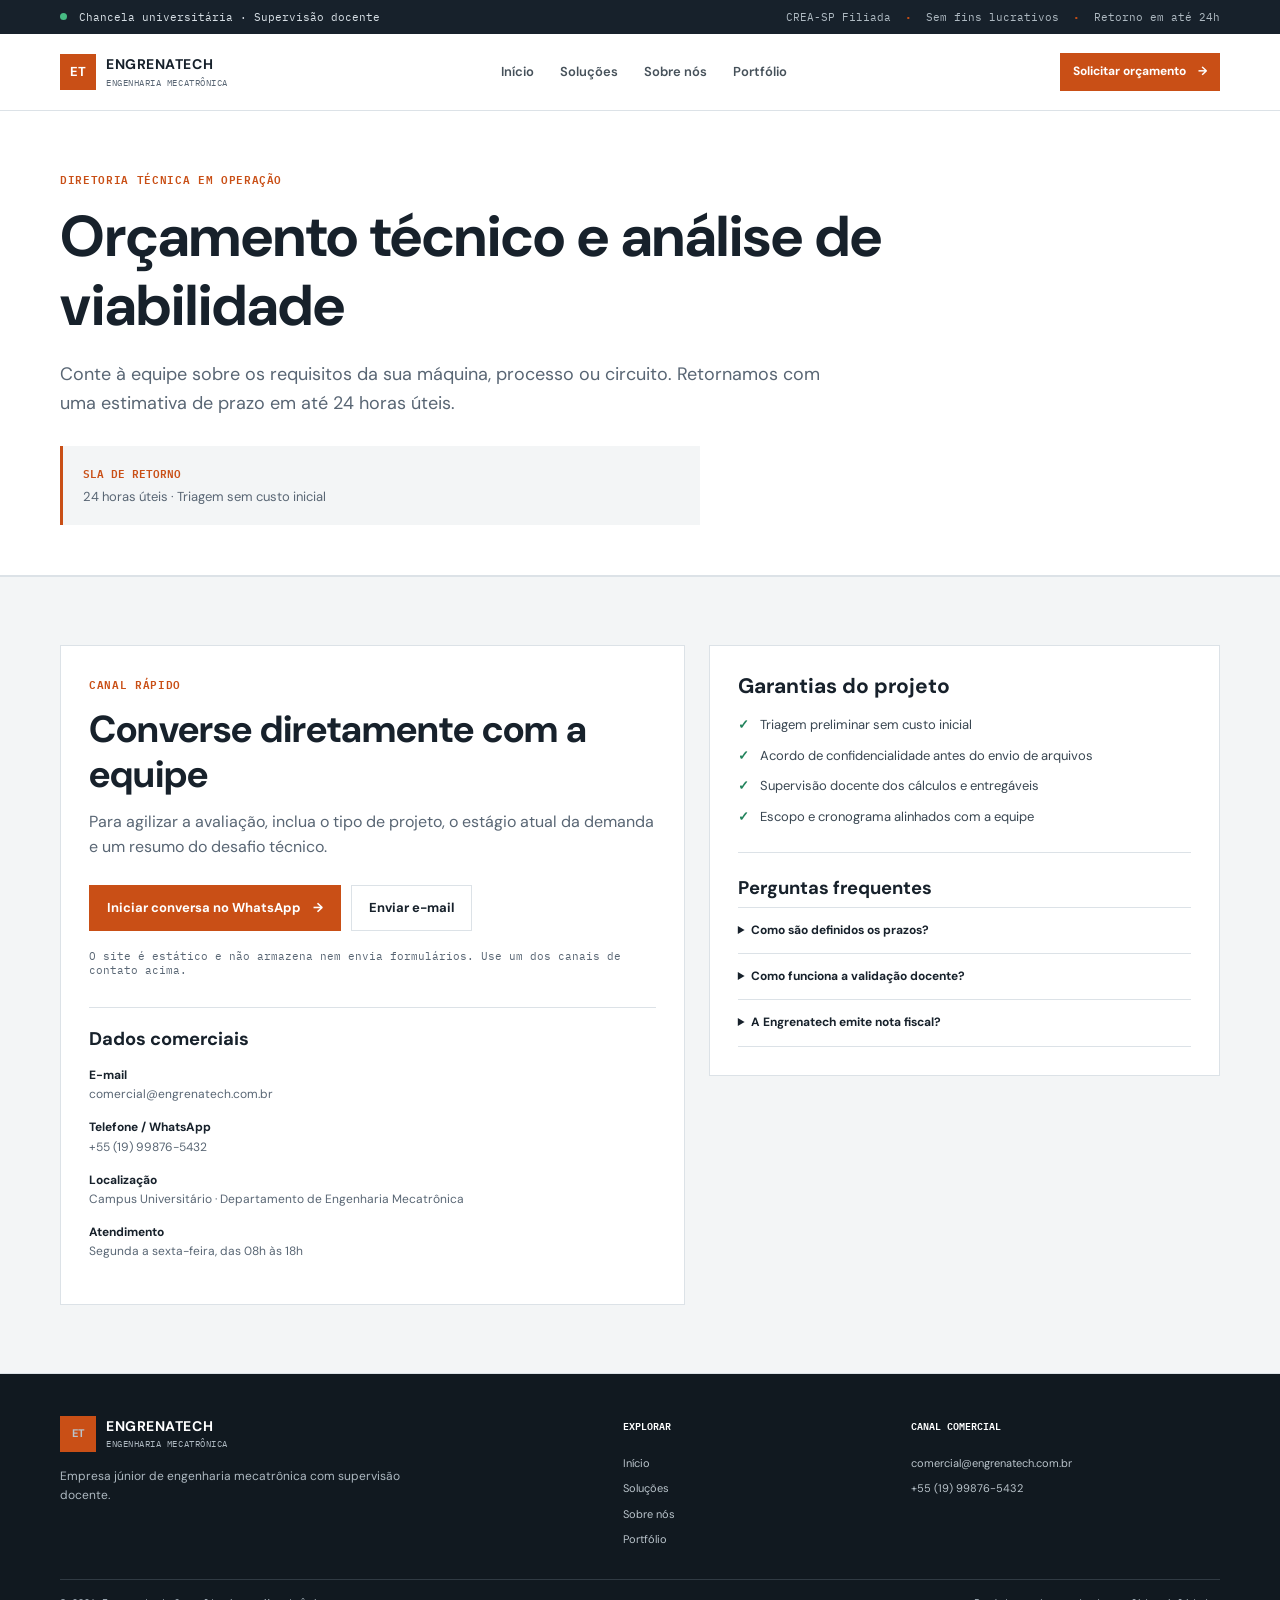
==== pages/contato.html @ 3f754b4a "feat (front-end): landing-page estática criada." ====
<!doctype html>
<html lang="pt-BR">
<head><meta charset="utf-8"><meta name="viewport" content="width=device-width, initial-scale=1"><meta name="description" content="Fale com a equipe Engrenatech para avaliar sua demanda de engenharia mecatrônica."><title>Contato | Engrenatech</title><link rel="stylesheet" href="../assets/css/styles.css"></head>
<body>
  <div class="notice"><div class="wrap notice-inner"><span><i class="status-dot"></i> Chancela universitária · Supervisão docente</span><span class="notice-detail">CREA-SP Filiada <b>·</b> Sem fins lucrativos <b>·</b> Retorno em até 24h</span></div></div>
  <header class="site-header"><div class="wrap header-inner"><a class="brand" href="../index.html"><span class="brand-mark">ET</span><span><strong>ENGRENATECH</strong><small>Engenharia Mecatrônica</small></span></a><nav class="main-nav" aria-label="Navegação principal"><a href="../index.html">Início</a><a href="solucoes.html">Soluções</a><a href="sobre.html">Sobre nós</a><a href="portfolio.html">Portfólio</a></nav><a class="button button-small active-button" href="contato.html" aria-current="page">Solicitar orçamento <span aria-hidden="true">→</span></a></div></header>
  <main><section class="page-hero"><div class="wrap"><p class="eyebrow">Diretoria técnica em operação</p><h1>Orçamento técnico e análise de viabilidade</h1><p class="lead">Conte à equipe sobre os requisitos da sua máquina, processo ou circuito. Retornamos com uma estimativa de prazo em até 24 horas úteis.</p><div class="inline-note"><strong>SLA de retorno</strong><span>24 horas úteis · Triagem sem custo inicial</span></div></div></section>
    <section class="section section-muted"><div class="wrap contact-grid"><div class="contact-main"><p class="eyebrow">Canal rápido</p><h2>Converse diretamente com a equipe</h2><p>Para agilizar a avaliação, inclua o tipo de projeto, o estágio atual da demanda e um resumo do desafio técnico.</p><div class="actions"><a class="button" href="https://wa.me/5519998765432?text=Ol%C3%A1%2C%20gostaria%20de%20solicitar%20uma%20avalia%C3%A7%C3%A3o%20t%C3%A9cnica%20com%20a%20Engrenatech" target="_blank" rel="noopener noreferrer">Iniciar conversa no WhatsApp <span aria-hidden="true">→</span></a><a class="button button-light" href="mailto:comercial@engrenatech.com.br?subject=Or%C3%A7amento%20t%C3%A9cnico%20-%20Engrenatech">Enviar e-mail</a></div><p class="microcopy">O site é estático e não armazena nem envia formulários. Use um dos canais de contato acima.</p><div class="contact-details"><h3>Dados comerciais</h3><p><strong>E-mail</strong><br><a href="mailto:comercial@engrenatech.com.br">comercial@engrenatech.com.br</a></p><p><strong>Telefone / WhatsApp</strong><br><a href="https://wa.me/5519998765432">+55 (19) 99876-5432</a></p><p><strong>Localização</strong><br>Campus Universitário · Departamento de Engenharia Mecatrônica</p><p><strong>Atendimento</strong><br>Segunda a sexta-feira, das 08h às 18h</p></div></div><aside class="contact-aside"><h2>Garantias do projeto</h2><ul class="check-list"><li>Triagem preliminar sem custo inicial</li><li>Acordo de confidencialidade antes do envio de arquivos</li><li>Supervisão docente dos cálculos e entregáveis</li><li>Escopo e cronograma alinhados com a equipe</li></ul><hr><h3>Perguntas frequentes</h3><details><summary>Como são definidos os prazos?</summary><p>O cronograma é dividido em entregas parciais com marcos quinzenais e alinhamentos de validação.</p></details><details><summary>Como funciona a validação docente?</summary><p>Memoriais de cálculo, dimensionamento de peças e diagramas elétricos passam por avaliação técnica de docentes.</p></details><details><summary>A Engrenatech emite nota fiscal?</summary><p>Consulte a equipe comercial sobre faturamento e documentação aplicáveis ao seu projeto.</p></details></aside></div></section></main>
  <footer class="site-footer"><div class="wrap footer-grid"><div><a class="brand brand-footer" href="../index.html"><span class="brand-mark">ET</span><span><strong>ENGRENATECH</strong><small>Engenharia Mecatrônica</small></span></a><p>Empresa júnior de engenharia mecatrônica com supervisão docente.</p></div><div><h2>Explorar</h2><a href="../index.html">Início</a><a href="solucoes.html">Soluções</a><a href="sobre.html">Sobre nós</a><a href="portfolio.html">Portfólio</a></div><div><h2>Canal comercial</h2><a href="mailto:comercial@engrenatech.com.br">comercial@engrenatech.com.br</a><a href="https://wa.me/5519998765432">+55 (19) 99876-5432</a></div></div><div class="wrap footer-bottom"><span>© 2026 Engrenatech Consultoria em Mecatrônica.</span><span>Projetos sob acordo de confidencialidade.</span></div></footer>
</body></html>
---- assets/css/styles.css ----
@import url('https://fonts.googleapis.com/css2?family=DM+Sans:wght@400;500;600;700&family=IBM+Plex+Mono:wght@400;500;600&display=swap');

:root {
  color-scheme: light;
  --ink: #17212b;
  --muted: #596674;
  --line: #dce2e7;
  --paper: #ffffff;
  --wash: #f3f5f6;
  --dark: #17212b;
  --orange: #c94f16;
  --orange-dark: #a93d0d;
  --green: #22835c;
  --sans: 'DM Sans', 'Segoe UI', sans-serif;
  --mono: 'IBM Plex Mono', 'SFMono-Regular', Consolas, monospace;
}

* { box-sizing: border-box; }
html { scroll-behavior: smooth; }
body { margin: 0; color: var(--ink); background: var(--paper); font-family: var(--sans); font-size: 16px; line-height: 1.6; }
a { color: inherit; text-decoration: none; }
a:hover { color: var(--orange); }
p, h1, h2, h3 { margin-top: 0; }
p { color: var(--muted); }
h1, h2, h3 { line-height: 1.2; }
h1 { max-width: 850px; margin-bottom: 20px; font-size: clamp(2.5rem, 5vw, 4.25rem); letter-spacing: 0; }
h1 em { color: var(--orange); font-style: normal; }
h2 { margin-bottom: 12px; font-size: clamp(1.65rem, 3vw, 2.35rem); letter-spacing: 0; }
h3 { margin-bottom: 8px; font-size: 1.15rem; }
.wrap { width: min(1160px, calc(100% - 48px)); margin-inline: auto; }
.notice { color: #d8e0e6; background: var(--dark); font: 11px var(--mono); }
.notice-inner { min-height: 34px; display: flex; align-items: center; justify-content: space-between; gap: 18px; }
.notice-detail { color: #aeb9c1; }
.notice-detail b { padding: 0 7px; color: var(--orange); }
.status-dot { display: inline-block; width: 7px; height: 7px; margin-right: 5px; border-radius: 50%; background: #47bb83; vertical-align: 1px; }
.status-dot.orange { background: var(--orange); }
.site-header { position: sticky; z-index: 5; top: 0; background: rgb(255 255 255 / 96%); border-bottom: 1px solid var(--line); backdrop-filter: blur(12px); }
.header-inner { min-height: 76px; display: flex; align-items: center; justify-content: space-between; gap: 24px; }
.brand { display: inline-flex; align-items: center; gap: 10px; flex: 0 0 auto; }
.brand-mark { display: grid; width: 36px; height: 36px; place-items: center; color: white; background: var(--orange); font-size: 13px; font-weight: 700; }
.brand strong, .brand small { display: block; line-height: 1.25; }
.brand strong { font-size: 14px; letter-spacing: .04em; }
.brand small { margin-top: 3px; color: var(--muted); font: 9px var(--mono); letter-spacing: .06em; text-transform: uppercase; }
.main-nav { display: flex; align-items: center; gap: 26px; }
.main-nav a { padding: 8px 0; color: #46515a; font-size: 13px; font-weight: 600; }
.main-nav a:hover, .main-nav a.active { color: var(--orange); }
.main-nav a.active { box-shadow: inset 0 -2px var(--orange); }
.button { min-height: 46px; display: inline-flex; align-items: center; justify-content: center; gap: 12px; padding: 11px 17px; color: #fff; background: var(--orange); border: 1px solid var(--orange); font-size: 13px; font-weight: 700; transition: background .18s ease, border-color .18s ease; }
.button:hover { color: #fff; background: var(--orange-dark); border-color: var(--orange-dark); }
.button-small { min-height: 38px; padding: 8px 12px; font-size: 12px; }
.button-light { color: var(--ink); background: #fff; border-color: var(--line); }
.button-light:hover { color: var(--ink); background: var(--wash); border-color: #c4cdd4; }
.hero { padding: 68px 0; border-bottom: 1px solid var(--line); }
.hero-grid { display: grid; grid-template-columns: minmax(0, 1.35fr) minmax(280px, .75fr); align-items: center; gap: 68px; }
.hero-copy .lead { max-width: 660px; }
.eyebrow { margin-bottom: 14px; color: var(--orange); font: 600 11px var(--mono); letter-spacing: .06em; text-transform: uppercase; }
.lead { max-width: 760px; margin-bottom: 24px; font-size: 18px; line-height: 1.6; }
.check-list { display: grid; gap: 10px; margin: 22px 0; padding: 0; list-style: none; }
.check-list li { position: relative; padding-left: 22px; color: #394651; font-size: 13px; }
.check-list li::before { position: absolute; left: 0; color: var(--green); content: '✓'; font-weight: 700; }
.check-grid { grid-template-columns: repeat(2, minmax(0, 1fr)); }
.actions { display: flex; flex-wrap: wrap; gap: 10px; margin-top: 25px; }
.microcopy { margin: 18px 0 0; font: 11px var(--mono); }
.microcopy b { padding: 0 8px; color: var(--orange); }
.proof-panel { min-height: 330px; display: flex; flex-direction: column; justify-content: space-between; padding: 24px; color: white; background: var(--dark); }
.panel-top, .panel-stats { display: flex; justify-content: space-between; gap: 16px; font: 10px var(--mono); }
.panel-top { padding-bottom: 14px; color: #d2dbe1; border-bottom: 1px solid #36424c; text-transform: uppercase; }
.panel-top span:first-child, .panel-stats b { color: #f47b42; }
.big-number { display: block; margin-bottom: 12px; color: #ed6b2c; font: 600 56px var(--mono); }
.proof-panel h2 { max-width: 340px; font-size: 22px; }
.proof-panel p { margin-bottom: 0; color: #c3ccd3; font-size: 13px; }
.panel-stats { padding-top: 16px; border-top: 1px solid #36424c; }
.panel-stats div { display: grid; gap: 5px; }
.panel-stats b { font-size: 13px; }
.panel-stats span { color: #bdc6cd; }
.metrics { padding: 26px 0; background: var(--wash); border-bottom: 1px solid var(--line); }
.metric-grid { display: grid; grid-template-columns: repeat(4, minmax(0, 1fr)); gap: 24px; }
.metric-grid > div { display: flex; flex-direction: column; gap: 4px; }
.metric-grid strong { color: var(--orange); font: 600 25px var(--mono); }
.metric-grid b { font-size: 12px; }
.metric-grid span { color: var(--muted); font-size: 11px; }
.metric-grid.three { grid-template-columns: repeat(3, minmax(0, 1fr)); }
.section { padding: 68px 0; }
.section-muted { background: var(--wash); border-block: 1px solid var(--line); }
.section-heading { display: flex; align-items: end; justify-content: space-between; gap: 24px; margin-bottom: 28px; }
.section-heading h2 { max-width: 700px; margin-bottom: 0; }
.section-intro { max-width: 650px; margin: 0 0 26px; }
.text-link { display: inline-flex; align-items: center; gap: 8px; color: var(--orange); font-size: 12px; font-weight: 700; }
.text-link:hover { color: var(--orange-dark); }
.card-grid { display: grid; gap: 16px; }
.card-grid.two { grid-template-columns: repeat(2, minmax(0, 1fr)); }
.card-grid.three { grid-template-columns: repeat(3, minmax(0, 1fr)); }
.card-grid.four { grid-template-columns: repeat(4, minmax(0, 1fr)); }
.content-card, .plain-card { padding: 23px; border: 1px solid var(--line); background: #fff; }
.content-card { min-height: 228px; display: flex; flex-direction: column; align-items: flex-start; }
.content-card > p { margin-bottom: 20px; font-size: 13px; }
.content-card .text-link { margin-top: auto; }
.card-index { display: block; margin-bottom: 14px; color: var(--orange); font: 600 10px var(--mono); letter-spacing: .03em; }
.content-card h3, .plain-card h3 { margin-bottom: 9px; }
.plain-card { background: rgb(255 255 255 / 65%); }
.plain-card p { margin-bottom: 0; font-size: 12px; }
.plain-card .card-index { margin-bottom: 11px; }
.page-hero { padding: 58px 0 50px; background: #fff; border-bottom: 1px solid var(--line); }
.page-hero h1 { max-width: 850px; font-size: clamp(2.35rem, 4.5vw, 3.65rem); }
.page-hero .lead { margin-bottom: 22px; }
.inline-note { max-width: 640px; display: grid; gap: 5px; margin-top: 28px; padding: 17px 20px; background: var(--wash); border-left: 3px solid var(--orange); }
.inline-note strong { font: 600 11px var(--mono); color: var(--orange); text-transform: uppercase; }
.inline-note span { color: var(--muted); font-size: 13px; }
.inline-note .note-accent { color: var(--green); font: 11px var(--mono); }
.about-hero { display: grid; grid-template-columns: 1.3fr .7fr; align-items: center; gap: 44px; }
.about-hero .inline-note { margin-top: 0; }
.service-card { min-height: 0; }
.service-card h2 { margin-bottom: 10px; font-size: 19px; }
.service-card h3 { margin: 3px 0 8px; font-size: 12px; }
.service-card ul, .content-card ul { margin: 0 0 16px; padding-left: 18px; color: #394651; font-size: 12px; }
.service-card li, .content-card li { margin: 4px 0; }
.deliverables { padding-top: 12px; border-top: 1px solid var(--line); font: 10px var(--mono); }
.year { display: block; margin-bottom: 12px; color: var(--orange); font: 600 26px var(--mono); }
.timeline .plain-card { display: flex; flex-direction: column; align-items: flex-start; }
.timeline .deliverables { width: 100%; margin: auto 0 0; }
.section-dark { color: #fff; background: var(--dark); }
.section-dark .section-intro, .section-dark p { color: #c4cdd4; }
.section-dark .eyebrow, .section-dark .card-index { color: #f47b42; }
.dark-grid > article { padding: 19px; border: 1px solid #3a4650; }
.dark-grid h3 { font-size: 15px; }
.dark-grid p { margin-bottom: 0; font-size: 12px; }
.case-list { display: grid; gap: 18px; }
.case { display: grid; grid-template-columns: .85fr 1.15fr; background: #fff; border: 1px solid var(--line); }
.case-side { padding: 24px; color: #fff; background: var(--dark); }
.case-side h2 { margin: 5px 0 8px; font-size: 20px; }
.case-side > p:not(.tags) { color: #bac4cb; font-size: 11px; }
.case-metrics { display: grid; grid-template-columns: repeat(3, minmax(0, 1fr)); gap: 8px; padding: 16px 0; border-block: 1px solid #3a4650; }
.case-metrics div { display: grid; align-content: start; gap: 5px; }
.case-metrics b { color: #f47b42; font: 600 15px var(--mono); }
.case-metrics span { color: #bec7ce; font-size: 9px; line-height: 1.3; }
.tags { margin: 14px 0 0; color: #d4dce1; font: 10px var(--mono); line-height: 1.8; }
.case-body { display: grid; align-content: center; padding: 24px 28px; }
.case-body h3 { margin: 11px 0 3px; color: var(--orange); font: 600 10px var(--mono); text-transform: uppercase; }
.case-body h3:first-child { margin-top: 0; }
.case-body p { margin-bottom: 3px; font-size: 13px; }
.cta-band { padding: 38px 0; color: #fff; background: var(--dark); }
.cta-band p { margin-bottom: 0; color: #c4cdd4; font-size: 13px; }
.cta-band .eyebrow { margin-bottom: 8px; color: #f47b42; }
.cta-band h2 { margin-bottom: 8px; font-size: 23px; }
.cta-inner { display: flex; align-items: center; justify-content: space-between; gap: 24px; }
.site-footer { padding: 42px 0 18px; color: #d0d8de; background: #111920; }
.footer-grid { display: grid; grid-template-columns: 1.5fr .7fr .9fr; gap: 48px; padding-bottom: 30px; }
.brand-footer strong { color: #fff; }
.brand-footer small { color: #aeb9c1; }
.footer-grid p { max-width: 370px; margin: 15px 0 0; color: #aeb9c1; font-size: 12px; }
.footer-grid h2 { margin-bottom: 13px; color: #fff; font: 600 10px var(--mono); text-transform: uppercase; }
.footer-grid > div:not(:first-child) { display: flex; flex-direction: column; align-items: flex-start; gap: 8px; }
.footer-grid a:not(.brand), .footer-grid span { color: #bac4cb; font-size: 11px; }
.footer-grid a:not(.brand):hover { color: #f47b42; }
.footer-bottom { display: flex; justify-content: space-between; gap: 18px; padding-top: 16px; border-top: 1px solid #303a43; color: #95a1aa; font: 10px var(--mono); }
.contact-grid { display: grid; grid-template-columns: 1.1fr .9fr; align-items: start; gap: 24px; }
.contact-main, .contact-aside { padding: 28px; background: #fff; border: 1px solid var(--line); }
.contact-main > p { max-width: 620px; }
.contact-details { margin-top: 30px; padding-top: 20px; border-top: 1px solid var(--line); }
.contact-details h3 { margin-bottom: 16px; }
.contact-details p { margin-bottom: 14px; font-size: 12px; }
.contact-details strong { color: var(--ink); }
.contact-aside h2 { font-size: 21px; }
.contact-aside .check-list { margin: 16px 0 24px; }
.contact-aside hr { height: 1px; margin: 24px 0; border: 0; background: var(--line); }
.contact-aside details { border-top: 1px solid var(--line); }
.contact-aside details:last-child { border-bottom: 1px solid var(--line); }
.contact-aside summary { padding: 13px 0; color: var(--ink); cursor: pointer; font-size: 12px; font-weight: 700; }
.contact-aside details p { margin: 0 0 14px; font-size: 12px; }

@media (max-width: 900px) {
  .main-nav { gap: 14px; }
  .hero-grid { gap: 34px; }
  .card-grid.four { grid-template-columns: repeat(2, minmax(0, 1fr)); }
  .footer-grid { gap: 24px; }
}
@media (max-width: 680px) {
  .wrap { width: min(100% - 32px, 540px); }
  .notice-inner { min-height: 32px; }
  .notice-detail { display: none; }
  .header-inner { min-height: auto; flex-wrap: wrap; gap: 12px; padding-block: 12px; }
  .main-nav { order: 3; width: 100%; justify-content: space-between; gap: 10px; overflow-x: auto; }
  .main-nav a { flex: 0 0 auto; font-size: 11px; }
  .button-small { margin-left: auto; }
  .hero { padding: 45px 0; }
  .hero-grid, .about-hero, .contact-grid { grid-template-columns: 1fr; }
  .hero-grid { gap: 28px; }
  h1 { font-size: clamp(2.35rem, 11vw, 3.4rem); }
  .lead { font-size: 16px; }
  .proof-panel { min-height: 290px; }
  .metric-grid, .metric-grid.three { grid-template-columns: repeat(2, minmax(0, 1fr)); row-gap: 20px; }
  .section, .page-hero { padding-block: 44px; }
  .section-heading { align-items: flex-start; flex-direction: column; }
  .card-grid.two, .card-grid.three, .card-grid.four { grid-template-columns: 1fr; }
  .content-card { min-height: auto; }
  .case { grid-template-columns: 1fr; }
  .case-side, .case-body { padding: 21px; }
  .cta-inner { align-items: flex-start; flex-direction: column; }
  .footer-grid { grid-template-columns: 1fr 1fr; gap: 28px 18px; }
  .footer-grid > div:first-child { grid-column: 1 / -1; }
  .footer-bottom { flex-direction: column; }
  .contact-main, .contact-aside { padding: 21px; }
}
@media (prefers-reduced-motion: reduce) {
  html { scroll-behavior: auto; }
  *, *::before, *::after { transition-duration: .01ms !important; }
}
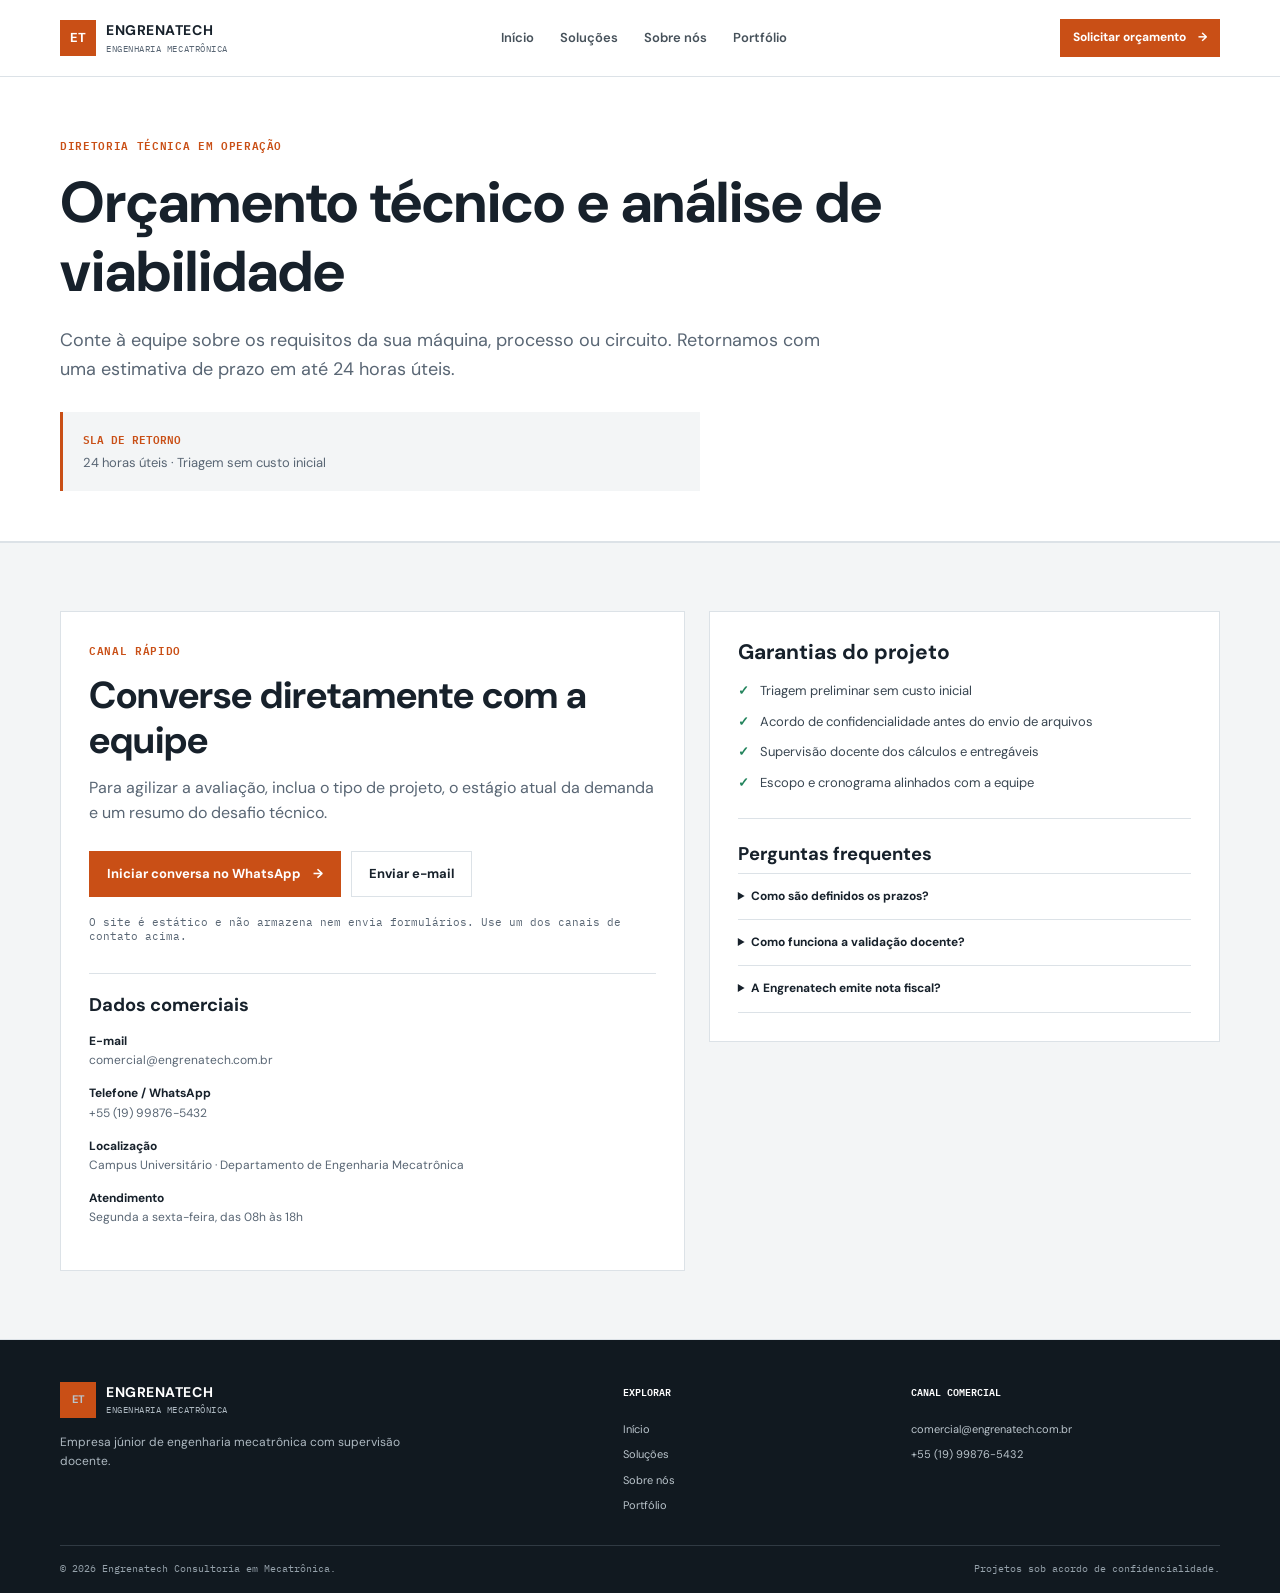
==== commit bd65471e: "fix [Projeto] Retirada do cabeçalho azul e implementação do Banco de dados" ====
--- a/pages/contato.html
+++ b/pages/contato.html
@@ -1,10 +1,171 @@
 <!doctype html>
 <html lang="pt-BR">
-<head><meta charset="utf-8"><meta name="viewport" content="width=device-width, initial-scale=1"><meta name="description" content="Fale com a equipe Engrenatech para avaliar sua demanda de engenharia mecatrônica."><title>Contato | Engrenatech</title><link rel="stylesheet" href="../assets/css/styles.css"></head>
-<body>
-  <div class="notice"><div class="wrap notice-inner"><span><i class="status-dot"></i> Chancela universitária · Supervisão docente</span><span class="notice-detail">CREA-SP Filiada <b>·</b> Sem fins lucrativos <b>·</b> Retorno em até 24h</span></div></div>
-  <header class="site-header"><div class="wrap header-inner"><a class="brand" href="../index.html"><span class="brand-mark">ET</span><span><strong>ENGRENATECH</strong><small>Engenharia Mecatrônica</small></span></a><nav class="main-nav" aria-label="Navegação principal"><a href="../index.html">Início</a><a href="solucoes.html">Soluções</a><a href="sobre.html">Sobre nós</a><a href="portfolio.html">Portfólio</a></nav><a class="button button-small active-button" href="contato.html" aria-current="page">Solicitar orçamento <span aria-hidden="true">→</span></a></div></header>
-  <main><section class="page-hero"><div class="wrap"><p class="eyebrow">Diretoria técnica em operação</p><h1>Orçamento técnico e análise de viabilidade</h1><p class="lead">Conte à equipe sobre os requisitos da sua máquina, processo ou circuito. Retornamos com uma estimativa de prazo em até 24 horas úteis.</p><div class="inline-note"><strong>SLA de retorno</strong><span>24 horas úteis · Triagem sem custo inicial</span></div></div></section>
-    <section class="section section-muted"><div class="wrap contact-grid"><div class="contact-main"><p class="eyebrow">Canal rápido</p><h2>Converse diretamente com a equipe</h2><p>Para agilizar a avaliação, inclua o tipo de projeto, o estágio atual da demanda e um resumo do desafio técnico.</p><div class="actions"><a class="button" href="https://wa.me/5519998765432?text=Ol%C3%A1%2C%20gostaria%20de%20solicitar%20uma%20avalia%C3%A7%C3%A3o%20t%C3%A9cnica%20com%20a%20Engrenatech" target="_blank" rel="noopener noreferrer">Iniciar conversa no WhatsApp <span aria-hidden="true">→</span></a><a class="button button-light" href="mailto:comercial@engrenatech.com.br?subject=Or%C3%A7amento%20t%C3%A9cnico%20-%20Engrenatech">Enviar e-mail</a></div><p class="microcopy">O site é estático e não armazena nem envia formulários. Use um dos canais de contato acima.</p><div class="contact-details"><h3>Dados comerciais</h3><p><strong>E-mail</strong><br><a href="mailto:comercial@engrenatech.com.br">comercial@engrenatech.com.br</a></p><p><strong>Telefone / WhatsApp</strong><br><a href="https://wa.me/5519998765432">+55 (19) 99876-5432</a></p><p><strong>Localização</strong><br>Campus Universitário · Departamento de Engenharia Mecatrônica</p><p><strong>Atendimento</strong><br>Segunda a sexta-feira, das 08h às 18h</p></div></div><aside class="contact-aside"><h2>Garantias do projeto</h2><ul class="check-list"><li>Triagem preliminar sem custo inicial</li><li>Acordo de confidencialidade antes do envio de arquivos</li><li>Supervisão docente dos cálculos e entregáveis</li><li>Escopo e cronograma alinhados com a equipe</li></ul><hr><h3>Perguntas frequentes</h3><details><summary>Como são definidos os prazos?</summary><p>O cronograma é dividido em entregas parciais com marcos quinzenais e alinhamentos de validação.</p></details><details><summary>Como funciona a validação docente?</summary><p>Memoriais de cálculo, dimensionamento de peças e diagramas elétricos passam por avaliação técnica de docentes.</p></details><details><summary>A Engrenatech emite nota fiscal?</summary><p>Consulte a equipe comercial sobre faturamento e documentação aplicáveis ao seu projeto.</p></details></aside></div></section></main>
-  <footer class="site-footer"><div class="wrap footer-grid"><div><a class="brand brand-footer" href="../index.html"><span class="brand-mark">ET</span><span><strong>ENGRENATECH</strong><small>Engenharia Mecatrônica</small></span></a><p>Empresa júnior de engenharia mecatrônica com supervisão docente.</p></div><div><h2>Explorar</h2><a href="../index.html">Início</a><a href="solucoes.html">Soluções</a><a href="sobre.html">Sobre nós</a><a href="portfolio.html">Portfólio</a></div><div><h2>Canal comercial</h2><a href="mailto:comercial@engrenatech.com.br">comercial@engrenatech.com.br</a><a href="https://wa.me/5519998765432">+55 (19) 99876-5432</a></div></div><div class="wrap footer-bottom"><span>© 2026 Engrenatech Consultoria em Mecatrônica.</span><span>Projetos sob acordo de confidencialidade.</span></div></footer>
-</body></html>
+  <head>
+    <meta charset="utf-8" />
+    <meta name="viewport" content="width=device-width, initial-scale=1" />
+    <meta
+      name="description"
+      content="Fale com a equipe Engrenatech para avaliar sua demanda de engenharia mecatrônica."
+    />
+    <title>Contato | Engrenatech</title>
+    <link rel="stylesheet" href="../assets/css/styles.css" />
+  </head>
+  <body>
+    <header class="site-header">
+      <div class="wrap header-inner">
+        <a class="brand" href="../index.html"
+          ><span class="brand-mark">ET</span
+          ><span
+            ><strong>ENGRENATECH</strong
+            ><small>Engenharia Mecatrônica</small></span
+          ></a
+        >
+        <nav class="main-nav" aria-label="Navegação principal">
+          <a href="../index.html">Início</a><a href="solucoes.html">Soluções</a
+          ><a href="sobre.html">Sobre nós</a
+          ><a href="portfolio.html">Portfólio</a>
+        </nav>
+        <a
+          class="button button-small active-button"
+          href="contato.html"
+          aria-current="page"
+          >Solicitar orçamento <span aria-hidden="true">→</span></a
+        >
+      </div>
+    </header>
+    <main>
+      <section class="page-hero">
+        <div class="wrap">
+          <p class="eyebrow">Diretoria técnica em operação</p>
+          <h1>Orçamento técnico e análise de viabilidade</h1>
+          <p class="lead">
+            Conte à equipe sobre os requisitos da sua máquina, processo ou
+            circuito. Retornamos com uma estimativa de prazo em até 24 horas
+            úteis.
+          </p>
+          <div class="inline-note">
+            <strong>SLA de retorno</strong
+            ><span>24 horas úteis · Triagem sem custo inicial</span>
+          </div>
+        </div>
+      </section>
+      <section class="section section-muted">
+        <div class="wrap contact-grid">
+          <div class="contact-main">
+            <p class="eyebrow">Canal rápido</p>
+            <h2>Converse diretamente com a equipe</h2>
+            <p>
+              Para agilizar a avaliação, inclua o tipo de projeto, o estágio
+              atual da demanda e um resumo do desafio técnico.
+            </p>
+            <div class="actions">
+              <a
+                class="button"
+                href="https://wa.me/5519998765432?text=Ol%C3%A1%2C%20gostaria%20de%20solicitar%20uma%20avalia%C3%A7%C3%A3o%20t%C3%A9cnica%20com%20a%20Engrenatech"
+                target="_blank"
+                rel="noopener noreferrer"
+                >Iniciar conversa no WhatsApp
+                <span aria-hidden="true">→</span></a
+              ><a
+                class="button button-light"
+                href="mailto:comercial@engrenatech.com.br?subject=Or%C3%A7amento%20t%C3%A9cnico%20-%20Engrenatech"
+                >Enviar e-mail</a
+              >
+            </div>
+            <p class="microcopy">
+              O site é estático e não armazena nem envia formulários. Use um dos
+              canais de contato acima.
+            </p>
+            <div class="contact-details">
+              <h3>Dados comerciais</h3>
+              <p>
+                <strong>E-mail</strong><br /><a
+                  href="mailto:comercial@engrenatech.com.br"
+                  >comercial@engrenatech.com.br</a
+                >
+              </p>
+              <p>
+                <strong>Telefone / WhatsApp</strong><br /><a
+                  href="https://wa.me/5519998765432"
+                  >+55 (19) 99876-5432</a
+                >
+              </p>
+              <p>
+                <strong>Localização</strong><br />Campus Universitário ·
+                Departamento de Engenharia Mecatrônica
+              </p>
+              <p>
+                <strong>Atendimento</strong><br />Segunda a sexta-feira, das 08h
+                às 18h
+              </p>
+            </div>
+          </div>
+          <aside class="contact-aside">
+            <h2>Garantias do projeto</h2>
+            <ul class="check-list">
+              <li>Triagem preliminar sem custo inicial</li>
+              <li>Acordo de confidencialidade antes do envio de arquivos</li>
+              <li>Supervisão docente dos cálculos e entregáveis</li>
+              <li>Escopo e cronograma alinhados com a equipe</li>
+            </ul>
+            <hr />
+            <h3>Perguntas frequentes</h3>
+            <details>
+              <summary>Como são definidos os prazos?</summary>
+              <p>
+                O cronograma é dividido em entregas parciais com marcos
+                quinzenais e alinhamentos de validação.
+              </p>
+            </details>
+            <details>
+              <summary>Como funciona a validação docente?</summary>
+              <p>
+                Memoriais de cálculo, dimensionamento de peças e diagramas
+                elétricos passam por avaliação técnica de docentes.
+              </p>
+            </details>
+            <details>
+              <summary>A Engrenatech emite nota fiscal?</summary>
+              <p>
+                Consulte a equipe comercial sobre faturamento e documentação
+                aplicáveis ao seu projeto.
+              </p>
+            </details>
+          </aside>
+        </div>
+      </section>
+    </main>
+    <footer class="site-footer">
+      <div class="wrap footer-grid">
+        <div>
+          <a class="brand brand-footer" href="../index.html"
+            ><span class="brand-mark">ET</span
+            ><span
+              ><strong>ENGRENATECH</strong
+              ><small>Engenharia Mecatrônica</small></span
+            ></a
+          >
+          <p>
+            Empresa júnior de engenharia mecatrônica com supervisão docente.
+          </p>
+        </div>
+        <div>
+          <h2>Explorar</h2>
+          <a href="../index.html">Início</a><a href="solucoes.html">Soluções</a
+          ><a href="sobre.html">Sobre nós</a
+          ><a href="portfolio.html">Portfólio</a>
+        </div>
+        <div>
+          <h2>Canal comercial</h2>
+          <a href="mailto:comercial@engrenatech.com.br"
+            >comercial@engrenatech.com.br</a
+          ><a href="https://wa.me/5519998765432">+55 (19) 99876-5432</a>
+        </div>
+      </div>
+      <div class="wrap footer-bottom">
+        <span>© 2026 Engrenatech Consultoria em Mecatrônica.</span
+        ><span>Projetos sob acordo de confidencialidade.</span>
+      </div>
+    </footer>
+  </body>
+</html>
--- a/assets/css/styles.css
+++ b/assets/css/styles.css
@@ -1,4 +1,4 @@
-@import url('https://fonts.googleapis.com/css2?family=DM+Sans:wght@400;500;600;700&family=IBM+Plex+Mono:wght@400;500;600&display=swap');
+@import url("https://fonts.googleapis.com/css2?family=DM+Sans:wght@400;500;600;700&family=IBM+Plex+Mono:wght@400;500;600&display=swap");
 
 :root {
   color-scheme: light;
@@ -11,197 +11,1122 @@
   --orange: #c94f16;
   --orange-dark: #a93d0d;
   --green: #22835c;
-  --sans: 'DM Sans', 'Segoe UI', sans-serif;
-  --mono: 'IBM Plex Mono', 'SFMono-Regular', Consolas, monospace;
+  --sans: "DM Sans", "Segoe UI", sans-serif;
+  --mono: "IBM Plex Mono", "SFMono-Regular", Consolas, monospace;
 }
 
-* { box-sizing: border-box; }
-html { scroll-behavior: smooth; }
-body { margin: 0; color: var(--ink); background: var(--paper); font-family: var(--sans); font-size: 16px; line-height: 1.6; }
-a { color: inherit; text-decoration: none; }
-a:hover { color: var(--orange); }
-p, h1, h2, h3 { margin-top: 0; }
-p { color: var(--muted); }
-h1, h2, h3 { line-height: 1.2; }
-h1 { max-width: 850px; margin-bottom: 20px; font-size: clamp(2.5rem, 5vw, 4.25rem); letter-spacing: 0; }
-h1 em { color: var(--orange); font-style: normal; }
-h2 { margin-bottom: 12px; font-size: clamp(1.65rem, 3vw, 2.35rem); letter-spacing: 0; }
-h3 { margin-bottom: 8px; font-size: 1.15rem; }
-.wrap { width: min(1160px, calc(100% - 48px)); margin-inline: auto; }
-.notice { color: #d8e0e6; background: var(--dark); font: 11px var(--mono); }
-.notice-inner { min-height: 34px; display: flex; align-items: center; justify-content: space-between; gap: 18px; }
-.notice-detail { color: #aeb9c1; }
-.notice-detail b { padding: 0 7px; color: var(--orange); }
-.status-dot { display: inline-block; width: 7px; height: 7px; margin-right: 5px; border-radius: 50%; background: #47bb83; vertical-align: 1px; }
-.status-dot.orange { background: var(--orange); }
-.site-header { position: sticky; z-index: 5; top: 0; background: rgb(255 255 255 / 96%); border-bottom: 1px solid var(--line); backdrop-filter: blur(12px); }
-.header-inner { min-height: 76px; display: flex; align-items: center; justify-content: space-between; gap: 24px; }
-.brand { display: inline-flex; align-items: center; gap: 10px; flex: 0 0 auto; }
-.brand-mark { display: grid; width: 36px; height: 36px; place-items: center; color: white; background: var(--orange); font-size: 13px; font-weight: 700; }
-.brand strong, .brand small { display: block; line-height: 1.25; }
-.brand strong { font-size: 14px; letter-spacing: .04em; }
-.brand small { margin-top: 3px; color: var(--muted); font: 9px var(--mono); letter-spacing: .06em; text-transform: uppercase; }
-.main-nav { display: flex; align-items: center; gap: 26px; }
-.main-nav a { padding: 8px 0; color: #46515a; font-size: 13px; font-weight: 600; }
-.main-nav a:hover, .main-nav a.active { color: var(--orange); }
-.main-nav a.active { box-shadow: inset 0 -2px var(--orange); }
-.button { min-height: 46px; display: inline-flex; align-items: center; justify-content: center; gap: 12px; padding: 11px 17px; color: #fff; background: var(--orange); border: 1px solid var(--orange); font-size: 13px; font-weight: 700; transition: background .18s ease, border-color .18s ease; }
-.button:hover { color: #fff; background: var(--orange-dark); border-color: var(--orange-dark); }
-.button-small { min-height: 38px; padding: 8px 12px; font-size: 12px; }
-.button-light { color: var(--ink); background: #fff; border-color: var(--line); }
-.button-light:hover { color: var(--ink); background: var(--wash); border-color: #c4cdd4; }
-.hero { padding: 68px 0; border-bottom: 1px solid var(--line); }
-.hero-grid { display: grid; grid-template-columns: minmax(0, 1.35fr) minmax(280px, .75fr); align-items: center; gap: 68px; }
-.hero-copy .lead { max-width: 660px; }
-.eyebrow { margin-bottom: 14px; color: var(--orange); font: 600 11px var(--mono); letter-spacing: .06em; text-transform: uppercase; }
-.lead { max-width: 760px; margin-bottom: 24px; font-size: 18px; line-height: 1.6; }
-.check-list { display: grid; gap: 10px; margin: 22px 0; padding: 0; list-style: none; }
-.check-list li { position: relative; padding-left: 22px; color: #394651; font-size: 13px; }
-.check-list li::before { position: absolute; left: 0; color: var(--green); content: '✓'; font-weight: 700; }
-.check-grid { grid-template-columns: repeat(2, minmax(0, 1fr)); }
-.actions { display: flex; flex-wrap: wrap; gap: 10px; margin-top: 25px; }
-.microcopy { margin: 18px 0 0; font: 11px var(--mono); }
-.microcopy b { padding: 0 8px; color: var(--orange); }
-.proof-panel { min-height: 330px; display: flex; flex-direction: column; justify-content: space-between; padding: 24px; color: white; background: var(--dark); }
-.panel-top, .panel-stats { display: flex; justify-content: space-between; gap: 16px; font: 10px var(--mono); }
-.panel-top { padding-bottom: 14px; color: #d2dbe1; border-bottom: 1px solid #36424c; text-transform: uppercase; }
-.panel-top span:first-child, .panel-stats b { color: #f47b42; }
-.big-number { display: block; margin-bottom: 12px; color: #ed6b2c; font: 600 56px var(--mono); }
-.proof-panel h2 { max-width: 340px; font-size: 22px; }
-.proof-panel p { margin-bottom: 0; color: #c3ccd3; font-size: 13px; }
-.panel-stats { padding-top: 16px; border-top: 1px solid #36424c; }
-.panel-stats div { display: grid; gap: 5px; }
-.panel-stats b { font-size: 13px; }
-.panel-stats span { color: #bdc6cd; }
-.metrics { padding: 26px 0; background: var(--wash); border-bottom: 1px solid var(--line); }
-.metric-grid { display: grid; grid-template-columns: repeat(4, minmax(0, 1fr)); gap: 24px; }
-.metric-grid > div { display: flex; flex-direction: column; gap: 4px; }
-.metric-grid strong { color: var(--orange); font: 600 25px var(--mono); }
-.metric-grid b { font-size: 12px; }
-.metric-grid span { color: var(--muted); font-size: 11px; }
-.metric-grid.three { grid-template-columns: repeat(3, minmax(0, 1fr)); }
-.section { padding: 68px 0; }
-.section-muted { background: var(--wash); border-block: 1px solid var(--line); }
-.section-heading { display: flex; align-items: end; justify-content: space-between; gap: 24px; margin-bottom: 28px; }
-.section-heading h2 { max-width: 700px; margin-bottom: 0; }
-.section-intro { max-width: 650px; margin: 0 0 26px; }
-.text-link { display: inline-flex; align-items: center; gap: 8px; color: var(--orange); font-size: 12px; font-weight: 700; }
-.text-link:hover { color: var(--orange-dark); }
-.card-grid { display: grid; gap: 16px; }
-.card-grid.two { grid-template-columns: repeat(2, minmax(0, 1fr)); }
-.card-grid.three { grid-template-columns: repeat(3, minmax(0, 1fr)); }
-.card-grid.four { grid-template-columns: repeat(4, minmax(0, 1fr)); }
-.content-card, .plain-card { padding: 23px; border: 1px solid var(--line); background: #fff; }
-.content-card { min-height: 228px; display: flex; flex-direction: column; align-items: flex-start; }
-.content-card > p { margin-bottom: 20px; font-size: 13px; }
-.content-card .text-link { margin-top: auto; }
-.card-index { display: block; margin-bottom: 14px; color: var(--orange); font: 600 10px var(--mono); letter-spacing: .03em; }
-.content-card h3, .plain-card h3 { margin-bottom: 9px; }
-.plain-card { background: rgb(255 255 255 / 65%); }
-.plain-card p { margin-bottom: 0; font-size: 12px; }
-.plain-card .card-index { margin-bottom: 11px; }
-.page-hero { padding: 58px 0 50px; background: #fff; border-bottom: 1px solid var(--line); }
-.page-hero h1 { max-width: 850px; font-size: clamp(2.35rem, 4.5vw, 3.65rem); }
-.page-hero .lead { margin-bottom: 22px; }
-.inline-note { max-width: 640px; display: grid; gap: 5px; margin-top: 28px; padding: 17px 20px; background: var(--wash); border-left: 3px solid var(--orange); }
-.inline-note strong { font: 600 11px var(--mono); color: var(--orange); text-transform: uppercase; }
-.inline-note span { color: var(--muted); font-size: 13px; }
-.inline-note .note-accent { color: var(--green); font: 11px var(--mono); }
-.about-hero { display: grid; grid-template-columns: 1.3fr .7fr; align-items: center; gap: 44px; }
-.about-hero .inline-note { margin-top: 0; }
-.service-card { min-height: 0; }
-.service-card h2 { margin-bottom: 10px; font-size: 19px; }
-.service-card h3 { margin: 3px 0 8px; font-size: 12px; }
-.service-card ul, .content-card ul { margin: 0 0 16px; padding-left: 18px; color: #394651; font-size: 12px; }
-.service-card li, .content-card li { margin: 4px 0; }
-.deliverables { padding-top: 12px; border-top: 1px solid var(--line); font: 10px var(--mono); }
-.year { display: block; margin-bottom: 12px; color: var(--orange); font: 600 26px var(--mono); }
-.timeline .plain-card { display: flex; flex-direction: column; align-items: flex-start; }
-.timeline .deliverables { width: 100%; margin: auto 0 0; }
-.section-dark { color: #fff; background: var(--dark); }
-.section-dark .section-intro, .section-dark p { color: #c4cdd4; }
-.section-dark .eyebrow, .section-dark .card-index { color: #f47b42; }
-.dark-grid > article { padding: 19px; border: 1px solid #3a4650; }
-.dark-grid h3 { font-size: 15px; }
-.dark-grid p { margin-bottom: 0; font-size: 12px; }
-.case-list { display: grid; gap: 18px; }
-.case { display: grid; grid-template-columns: .85fr 1.15fr; background: #fff; border: 1px solid var(--line); }
-.case-side { padding: 24px; color: #fff; background: var(--dark); }
-.case-side h2 { margin: 5px 0 8px; font-size: 20px; }
-.case-side > p:not(.tags) { color: #bac4cb; font-size: 11px; }
-.case-metrics { display: grid; grid-template-columns: repeat(3, minmax(0, 1fr)); gap: 8px; padding: 16px 0; border-block: 1px solid #3a4650; }
-.case-metrics div { display: grid; align-content: start; gap: 5px; }
-.case-metrics b { color: #f47b42; font: 600 15px var(--mono); }
-.case-metrics span { color: #bec7ce; font-size: 9px; line-height: 1.3; }
-.tags { margin: 14px 0 0; color: #d4dce1; font: 10px var(--mono); line-height: 1.8; }
-.case-body { display: grid; align-content: center; padding: 24px 28px; }
-.case-body h3 { margin: 11px 0 3px; color: var(--orange); font: 600 10px var(--mono); text-transform: uppercase; }
-.case-body h3:first-child { margin-top: 0; }
-.case-body p { margin-bottom: 3px; font-size: 13px; }
-.cta-band { padding: 38px 0; color: #fff; background: var(--dark); }
-.cta-band p { margin-bottom: 0; color: #c4cdd4; font-size: 13px; }
-.cta-band .eyebrow { margin-bottom: 8px; color: #f47b42; }
-.cta-band h2 { margin-bottom: 8px; font-size: 23px; }
-.cta-inner { display: flex; align-items: center; justify-content: space-between; gap: 24px; }
-.site-footer { padding: 42px 0 18px; color: #d0d8de; background: #111920; }
-.footer-grid { display: grid; grid-template-columns: 1.5fr .7fr .9fr; gap: 48px; padding-bottom: 30px; }
-.brand-footer strong { color: #fff; }
-.brand-footer small { color: #aeb9c1; }
-.footer-grid p { max-width: 370px; margin: 15px 0 0; color: #aeb9c1; font-size: 12px; }
-.footer-grid h2 { margin-bottom: 13px; color: #fff; font: 600 10px var(--mono); text-transform: uppercase; }
-.footer-grid > div:not(:first-child) { display: flex; flex-direction: column; align-items: flex-start; gap: 8px; }
-.footer-grid a:not(.brand), .footer-grid span { color: #bac4cb; font-size: 11px; }
-.footer-grid a:not(.brand):hover { color: #f47b42; }
-.footer-bottom { display: flex; justify-content: space-between; gap: 18px; padding-top: 16px; border-top: 1px solid #303a43; color: #95a1aa; font: 10px var(--mono); }
-.contact-grid { display: grid; grid-template-columns: 1.1fr .9fr; align-items: start; gap: 24px; }
-.contact-main, .contact-aside { padding: 28px; background: #fff; border: 1px solid var(--line); }
-.contact-main > p { max-width: 620px; }
-.contact-details { margin-top: 30px; padding-top: 20px; border-top: 1px solid var(--line); }
-.contact-details h3 { margin-bottom: 16px; }
-.contact-details p { margin-bottom: 14px; font-size: 12px; }
-.contact-details strong { color: var(--ink); }
-.contact-aside h2 { font-size: 21px; }
-.contact-aside .check-list { margin: 16px 0 24px; }
-.contact-aside hr { height: 1px; margin: 24px 0; border: 0; background: var(--line); }
-.contact-aside details { border-top: 1px solid var(--line); }
-.contact-aside details:last-child { border-bottom: 1px solid var(--line); }
-.contact-aside summary { padding: 13px 0; color: var(--ink); cursor: pointer; font-size: 12px; font-weight: 700; }
-.contact-aside details p { margin: 0 0 14px; font-size: 12px; }
+* {
+  box-sizing: border-box;
+}
+html {
+  scroll-behavior: smooth;
+}
+body {
+  margin: 0;
+  color: var(--ink);
+  background: var(--paper);
+  font-family: var(--sans);
+  font-size: 16px;
+  line-height: 1.6;
+}
+a {
+  color: inherit;
+  text-decoration: none;
+}
+a:hover {
+  color: var(--orange);
+}
+p,
+h1,
+h2,
+h3 {
+  margin-top: 0;
+}
+p {
+  color: var(--muted);
+}
+h1,
+h2,
+h3 {
+  line-height: 1.2;
+}
+h1 {
+  max-width: 850px;
+  margin-bottom: 20px;
+  font-size: clamp(2.5rem, 5vw, 4.25rem);
+  letter-spacing: 0;
+}
+h1 em {
+  color: var(--orange);
+  font-style: normal;
+}
+h2 {
+  margin-bottom: 12px;
+  font-size: clamp(1.65rem, 3vw, 2.35rem);
+  letter-spacing: 0;
+}
+h3 {
+  margin-bottom: 8px;
+  font-size: 1.15rem;
+}
+.wrap {
+  width: min(1160px, calc(100% - 48px));
+  margin-inline: auto;
+}
+.notice {
+  color: #d8e0e6;
+  background: var(--dark);
+  font: 11px var(--mono);
+}
+.notice-inner {
+  min-height: 34px;
+  display: flex;
+  align-items: center;
+  justify-content: space-between;
+  gap: 18px;
+}
+.notice-detail {
+  color: #aeb9c1;
+}
+.notice-detail b {
+  padding: 0 7px;
+  color: var(--orange);
+}
+.status-dot {
+  display: inline-block;
+  width: 7px;
+  height: 7px;
+  margin-right: 5px;
+  border-radius: 50%;
+  background: #47bb83;
+  vertical-align: 1px;
+}
+.status-dot.orange {
+  background: var(--orange);
+}
+.site-header {
+  position: sticky;
+  z-index: 5;
+  top: 0;
+  background: rgb(255 255 255 / 96%);
+  border-bottom: 1px solid var(--line);
+  backdrop-filter: blur(12px);
+}
+.header-inner {
+  min-height: 76px;
+  display: flex;
+  align-items: center;
+  justify-content: space-between;
+  gap: 24px;
+}
+.brand {
+  display: inline-flex;
+  align-items: center;
+  gap: 10px;
+  flex: 0 0 auto;
+}
+.brand-mark {
+  display: grid;
+  width: 36px;
+  height: 36px;
+  place-items: center;
+  color: white;
+  background: var(--orange);
+  font-size: 13px;
+  font-weight: 700;
+}
+.brand strong,
+.brand small {
+  display: block;
+  line-height: 1.25;
+}
+.brand strong {
+  font-size: 14px;
+  letter-spacing: 0.04em;
+}
+.brand small {
+  margin-top: 3px;
+  color: var(--muted);
+  font: 9px var(--mono);
+  letter-spacing: 0.06em;
+  text-transform: uppercase;
+}
+.main-nav {
+  display: flex;
+  align-items: center;
+  gap: 26px;
+}
+.main-nav a {
+  padding: 8px 0;
+  color: #46515a;
+  font-size: 13px;
+  font-weight: 600;
+}
+.main-nav a:hover,
+.main-nav a.active {
+  color: var(--orange);
+}
+.main-nav a.active {
+  box-shadow: inset 0 -2px var(--orange);
+}
+.button {
+  min-height: 46px;
+  display: inline-flex;
+  align-items: center;
+  justify-content: center;
+  gap: 12px;
+  padding: 11px 17px;
+  color: #fff;
+  background: var(--orange);
+  border: 1px solid var(--orange);
+  font-size: 13px;
+  font-weight: 700;
+  transition:
+    background 0.18s ease,
+    border-color 0.18s ease;
+}
+.button:hover {
+  color: #fff;
+  background: var(--orange-dark);
+  border-color: var(--orange-dark);
+}
+.button-small {
+  min-height: 38px;
+  padding: 8px 12px;
+  font-size: 12px;
+}
+.button-light {
+  color: var(--ink);
+  background: #fff;
+  border-color: var(--line);
+}
+.button-light:hover {
+  color: var(--ink);
+  background: var(--wash);
+  border-color: #c4cdd4;
+}
+.hero {
+  padding: 68px 0;
+  border-bottom: 1px solid var(--line);
+}
+.hero-grid {
+  display: grid;
+  grid-template-columns: minmax(0, 1.35fr) minmax(280px, 0.75fr);
+  align-items: center;
+  gap: 68px;
+}
+.hero-copy .lead {
+  max-width: 660px;
+}
+.eyebrow {
+  margin-bottom: 14px;
+  color: var(--orange);
+  font: 600 11px var(--mono);
+  letter-spacing: 0.06em;
+  text-transform: uppercase;
+}
+.lead {
+  max-width: 760px;
+  margin-bottom: 24px;
+  font-size: 18px;
+  line-height: 1.6;
+}
+.check-list {
+  display: grid;
+  gap: 10px;
+  margin: 22px 0;
+  padding: 0;
+  list-style: none;
+}
+.check-list li {
+  position: relative;
+  padding-left: 22px;
+  color: #394651;
+  font-size: 13px;
+}
+.check-list li::before {
+  position: absolute;
+  left: 0;
+  color: var(--green);
+  content: "✓";
+  font-weight: 700;
+}
+.check-grid {
+  grid-template-columns: repeat(2, minmax(0, 1fr));
+}
+.actions {
+  display: flex;
+  flex-wrap: wrap;
+  gap: 10px;
+  margin-top: 25px;
+}
+.microcopy {
+  margin: 18px 0 0;
+  font: 11px var(--mono);
+}
+.microcopy b {
+  padding: 0 8px;
+  color: var(--orange);
+}
+.proof-panel {
+  min-height: 330px;
+  display: flex;
+  flex-direction: column;
+  justify-content: space-between;
+  padding: 24px;
+  color: white;
+  background: var(--dark);
+}
+.panel-top,
+.panel-stats {
+  display: flex;
+  justify-content: space-between;
+  gap: 16px;
+  font: 10px var(--mono);
+}
+.panel-top {
+  padding-bottom: 14px;
+  color: #d2dbe1;
+  border-bottom: 1px solid #36424c;
+  text-transform: uppercase;
+}
+.panel-top span:first-child,
+.panel-stats b {
+  color: #f47b42;
+}
+.big-number {
+  display: block;
+  margin-bottom: 12px;
+  color: #ed6b2c;
+  font: 600 56px var(--mono);
+}
+.proof-panel h2 {
+  max-width: 340px;
+  font-size: 22px;
+}
+.proof-panel p {
+  margin-bottom: 0;
+  color: #c3ccd3;
+  font-size: 13px;
+}
+.panel-stats {
+  padding-top: 16px;
+  border-top: 1px solid #36424c;
+}
+.panel-stats div {
+  display: grid;
+  gap: 5px;
+}
+.panel-stats b {
+  font-size: 13px;
+}
+.panel-stats span {
+  color: #bdc6cd;
+}
+.metrics {
+  padding: 26px 0;
+  background: var(--wash);
+  border-bottom: 1px solid var(--line);
+}
+.metric-grid {
+  display: grid;
+  grid-template-columns: repeat(4, minmax(0, 1fr));
+  gap: 24px;
+}
+.metric-grid > div {
+  display: flex;
+  flex-direction: column;
+  gap: 4px;
+}
+.metric-grid strong {
+  color: var(--orange);
+  font: 600 25px var(--mono);
+}
+.metric-grid b {
+  font-size: 12px;
+}
+.metric-grid span {
+  color: var(--muted);
+  font-size: 11px;
+}
+.metric-grid.three {
+  grid-template-columns: repeat(3, minmax(0, 1fr));
+}
+.section {
+  padding: 68px 0;
+}
+.section-muted {
+  background: var(--wash);
+  border-block: 1px solid var(--line);
+}
+.section-heading {
+  display: flex;
+  align-items: end;
+  justify-content: space-between;
+  gap: 24px;
+  margin-bottom: 28px;
+}
+.section-heading h2 {
+  max-width: 700px;
+  margin-bottom: 0;
+}
+.section-intro {
+  max-width: 650px;
+  margin: 0 0 26px;
+}
+.text-link {
+  display: inline-flex;
+  align-items: center;
+  gap: 8px;
+  color: var(--orange);
+  font-size: 12px;
+  font-weight: 700;
+}
+.text-link:hover {
+  color: var(--orange-dark);
+}
+.card-grid {
+  display: grid;
+  gap: 16px;
+}
+.card-grid.two {
+  grid-template-columns: repeat(2, minmax(0, 1fr));
+}
+.card-grid.three {
+  grid-template-columns: repeat(3, minmax(0, 1fr));
+}
+.card-grid.four {
+  grid-template-columns: repeat(4, minmax(0, 1fr));
+}
+.content-card,
+.plain-card {
+  padding: 23px;
+  border: 1px solid var(--line);
+  background: #fff;
+}
+.content-card {
+  min-height: 228px;
+  display: flex;
+  flex-direction: column;
+  align-items: flex-start;
+}
+.content-card > p {
+  margin-bottom: 20px;
+  font-size: 13px;
+}
+.content-card .text-link {
+  margin-top: auto;
+}
+.card-index {
+  display: block;
+  margin-bottom: 14px;
+  color: var(--orange);
+  font: 600 10px var(--mono);
+  letter-spacing: 0.03em;
+}
+.content-card h3,
+.plain-card h3 {
+  margin-bottom: 9px;
+}
+.plain-card {
+  background: rgb(255 255 255 / 65%);
+}
+.plain-card p {
+  margin-bottom: 0;
+  font-size: 12px;
+}
+.plain-card .card-index {
+  margin-bottom: 11px;
+}
+.page-hero {
+  padding: 58px 0 50px;
+  background: #fff;
+  border-bottom: 1px solid var(--line);
+}
+.page-hero h1 {
+  max-width: 850px;
+  font-size: clamp(2.35rem, 4.5vw, 3.65rem);
+}
+.page-hero .lead {
+  margin-bottom: 22px;
+}
+.inline-note {
+  max-width: 640px;
+  display: grid;
+  gap: 5px;
+  margin-top: 28px;
+  padding: 17px 20px;
+  background: var(--wash);
+  border-left: 3px solid var(--orange);
+}
+.inline-note strong {
+  font: 600 11px var(--mono);
+  color: var(--orange);
+  text-transform: uppercase;
+}
+.inline-note span {
+  color: var(--muted);
+  font-size: 13px;
+}
+.inline-note .note-accent {
+  color: var(--green);
+  font: 11px var(--mono);
+}
+.about-hero {
+  display: grid;
+  grid-template-columns: 1.3fr 0.7fr;
+  align-items: center;
+  gap: 44px;
+}
+.about-hero .inline-note {
+  margin-top: 0;
+}
+.service-card {
+  min-height: 0;
+}
+.service-card h2 {
+  margin-bottom: 10px;
+  font-size: 19px;
+}
+.service-card h3 {
+  margin: 3px 0 8px;
+  font-size: 12px;
+}
+.service-card ul,
+.content-card ul {
+  margin: 0 0 16px;
+  padding-left: 18px;
+  color: #394651;
+  font-size: 12px;
+}
+.service-card li,
+.content-card li {
+  margin: 4px 0;
+}
+.deliverables {
+  padding-top: 12px;
+  border-top: 1px solid var(--line);
+  font: 10px var(--mono);
+}
+.year {
+  display: block;
+  margin-bottom: 12px;
+  color: var(--orange);
+  font: 600 26px var(--mono);
+}
+.timeline .plain-card {
+  display: flex;
+  flex-direction: column;
+  align-items: flex-start;
+}
+.timeline .deliverables {
+  width: 100%;
+  margin: auto 0 0;
+}
+.section-dark {
+  color: #fff;
+  background: var(--dark);
+}
+.section-dark .section-intro,
+.section-dark p {
+  color: #c4cdd4;
+}
+.section-dark .eyebrow,
+.section-dark .card-index {
+  color: #f47b42;
+}
+.dark-grid > article {
+  padding: 19px;
+  border: 1px solid #3a4650;
+}
+.dark-grid h3 {
+  font-size: 15px;
+}
+.dark-grid p {
+  margin-bottom: 0;
+  font-size: 12px;
+}
+.case-list {
+  display: grid;
+  gap: 18px;
+}
+.case {
+  display: grid;
+  grid-template-columns: 0.85fr 1.15fr;
+  background: #fff;
+  border: 1px solid var(--line);
+}
+.case-side {
+  padding: 24px;
+  color: #fff;
+  background: var(--dark);
+}
+.case-side h2 {
+  margin: 5px 0 8px;
+  font-size: 20px;
+}
+.case-side > p:not(.tags) {
+  color: #bac4cb;
+  font-size: 11px;
+}
+.case-metrics {
+  display: grid;
+  grid-template-columns: repeat(3, minmax(0, 1fr));
+  gap: 8px;
+  padding: 16px 0;
+  border-block: 1px solid #3a4650;
+}
+.case-metrics div {
+  display: grid;
+  align-content: start;
+  gap: 5px;
+}
+.case-metrics b {
+  color: #f47b42;
+  font: 600 15px var(--mono);
+}
+.case-metrics span {
+  color: #bec7ce;
+  font-size: 9px;
+  line-height: 1.3;
+}
+.tags {
+  margin: 14px 0 0;
+  color: #d4dce1;
+  font: 10px var(--mono);
+  line-height: 1.8;
+}
+.case-body {
+  display: grid;
+  align-content: center;
+  padding: 24px 28px;
+}
+.case-body h3 {
+  margin: 11px 0 3px;
+  color: var(--orange);
+  font: 600 10px var(--mono);
+  text-transform: uppercase;
+}
+.case-body h3:first-child {
+  margin-top: 0;
+}
+.case-body p {
+  margin-bottom: 3px;
+  font-size: 13px;
+}
+.cta-band {
+  padding: 38px 0;
+  color: #fff;
+  background: var(--dark);
+}
+.cta-band p {
+  margin-bottom: 0;
+  color: #c4cdd4;
+  font-size: 13px;
+}
+.cta-band .eyebrow {
+  margin-bottom: 8px;
+  color: #f47b42;
+}
+.cta-band h2 {
+  margin-bottom: 8px;
+  font-size: 23px;
+}
+.cta-inner {
+  display: flex;
+  align-items: center;
+  justify-content: space-between;
+  gap: 24px;
+}
+.site-footer {
+  padding: 42px 0 18px;
+  color: #d0d8de;
+  background: #111920;
+}
+.footer-grid {
+  display: grid;
+  grid-template-columns: 1.5fr 0.7fr 0.9fr;
+  gap: 48px;
+  padding-bottom: 30px;
+}
+.brand-footer strong {
+  color: #fff;
+}
+.brand-footer small {
+  color: #aeb9c1;
+}
+.footer-grid p {
+  max-width: 370px;
+  margin: 15px 0 0;
+  color: #aeb9c1;
+  font-size: 12px;
+}
+.footer-grid h2 {
+  margin-bottom: 13px;
+  color: #fff;
+  font: 600 10px var(--mono);
+  text-transform: uppercase;
+}
+.footer-grid > div:not(:first-child) {
+  display: flex;
+  flex-direction: column;
+  align-items: flex-start;
+  gap: 8px;
+}
+.footer-grid a:not(.brand),
+.footer-grid span {
+  color: #bac4cb;
+  font-size: 11px;
+}
+.footer-grid a:not(.brand):hover {
+  color: #f47b42;
+}
+.footer-bottom {
+  display: flex;
+  justify-content: space-between;
+  gap: 18px;
+  padding-top: 16px;
+  border-top: 1px solid #303a43;
+  color: #95a1aa;
+  font: 10px var(--mono);
+}
+.contact-grid {
+  display: grid;
+  grid-template-columns: 1.1fr 0.9fr;
+  align-items: start;
+  gap: 24px;
+}
+.contact-main,
+.contact-aside {
+  padding: 28px;
+  background: #fff;
+  border: 1px solid var(--line);
+}
+.contact-main > p {
+  max-width: 620px;
+}
+.contact-details {
+  margin-top: 30px;
+  padding-top: 20px;
+  border-top: 1px solid var(--line);
+}
+.contact-details h3 {
+  margin-bottom: 16px;
+}
+.contact-details p {
+  margin-bottom: 14px;
+  font-size: 12px;
+}
+.contact-details strong {
+  color: var(--ink);
+}
+.contact-aside h2 {
+  font-size: 21px;
+}
+.contact-aside .check-list {
+  margin: 16px 0 24px;
+}
+.contact-aside hr {
+  height: 1px;
+  margin: 24px 0;
+  border: 0;
+  background: var(--line);
+}
+.contact-aside details {
+  border-top: 1px solid var(--line);
+}
+.contact-aside details:last-child {
+  border-bottom: 1px solid var(--line);
+}
+.contact-aside summary {
+  padding: 13px 0;
+  color: var(--ink);
+  cursor: pointer;
+  font-size: 12px;
+  font-weight: 700;
+}
+.contact-aside details p {
+  margin: 0 0 14px;
+  font-size: 12px;
+}
 
 @media (max-width: 900px) {
-  .main-nav { gap: 14px; }
-  .hero-grid { gap: 34px; }
-  .card-grid.four { grid-template-columns: repeat(2, minmax(0, 1fr)); }
-  .footer-grid { gap: 24px; }
+  .main-nav {
+    gap: 14px;
+  }
+  .hero-grid {
+    gap: 34px;
+  }
+  .card-grid.four {
+    grid-template-columns: repeat(2, minmax(0, 1fr));
+  }
+  .footer-grid {
+    gap: 24px;
+  }
 }
 @media (max-width: 680px) {
-  .wrap { width: min(100% - 32px, 540px); }
-  .notice-inner { min-height: 32px; }
-  .notice-detail { display: none; }
-  .header-inner { min-height: auto; flex-wrap: wrap; gap: 12px; padding-block: 12px; }
-  .main-nav { order: 3; width: 100%; justify-content: space-between; gap: 10px; overflow-x: auto; }
-  .main-nav a { flex: 0 0 auto; font-size: 11px; }
-  .button-small { margin-left: auto; }
-  .hero { padding: 45px 0; }
-  .hero-grid, .about-hero, .contact-grid { grid-template-columns: 1fr; }
-  .hero-grid { gap: 28px; }
-  h1 { font-size: clamp(2.35rem, 11vw, 3.4rem); }
-  .lead { font-size: 16px; }
-  .proof-panel { min-height: 290px; }
-  .metric-grid, .metric-grid.three { grid-template-columns: repeat(2, minmax(0, 1fr)); row-gap: 20px; }
-  .section, .page-hero { padding-block: 44px; }
-  .section-heading { align-items: flex-start; flex-direction: column; }
-  .card-grid.two, .card-grid.three, .card-grid.four { grid-template-columns: 1fr; }
-  .content-card { min-height: auto; }
-  .case { grid-template-columns: 1fr; }
-  .case-side, .case-body { padding: 21px; }
-  .cta-inner { align-items: flex-start; flex-direction: column; }
-  .footer-grid { grid-template-columns: 1fr 1fr; gap: 28px 18px; }
-  .footer-grid > div:first-child { grid-column: 1 / -1; }
-  .footer-bottom { flex-direction: column; }
-  .contact-main, .contact-aside { padding: 21px; }
+  .wrap {
+    width: min(100% - 32px, 540px);
+  }
+  .notice-inner {
+    min-height: 32px;
+  }
+  .notice-detail {
+    display: none;
+  }
+  .header-inner {
+    min-height: auto;
+    flex-wrap: wrap;
+    gap: 12px;
+    padding-block: 12px;
+  }
+  .main-nav {
+    order: 3;
+    width: 100%;
+    justify-content: space-between;
+    gap: 10px;
+    overflow-x: auto;
+  }
+  .main-nav a {
+    flex: 0 0 auto;
+    font-size: 11px;
+  }
+  .button-small {
+    margin-left: auto;
+  }
+  .hero {
+    padding: 45px 0;
+  }
+  .hero-grid,
+  .about-hero,
+  .contact-grid {
+    grid-template-columns: 1fr;
+  }
+  .hero-grid {
+    gap: 28px;
+  }
+  h1 {
+    font-size: clamp(2.35rem, 11vw, 3.4rem);
+  }
+  .lead {
+    font-size: 16px;
+  }
+  .proof-panel {
+    min-height: 290px;
+  }
+  .metric-grid,
+  .metric-grid.three {
+    grid-template-columns: repeat(2, minmax(0, 1fr));
+    row-gap: 20px;
+  }
+  .section,
+  .page-hero {
+    padding-block: 44px;
+  }
+  .section-heading {
+    align-items: flex-start;
+    flex-direction: column;
+  }
+  .card-grid.two,
+  .card-grid.three,
+  .card-grid.four {
+    grid-template-columns: 1fr;
+  }
+  .content-card {
+    min-height: auto;
+  }
+  .case {
+    grid-template-columns: 1fr;
+  }
+  .case-side,
+  .case-body {
+    padding: 21px;
+  }
+  .cta-inner {
+    align-items: flex-start;
+    flex-direction: column;
+  }
+  .footer-grid {
+    grid-template-columns: 1fr 1fr;
+    gap: 28px 18px;
+  }
+  .footer-grid > div:first-child {
+    grid-column: 1 / -1;
+  }
+  .footer-bottom {
+    flex-direction: column;
+  }
+  .contact-main,
+  .contact-aside {
+    padding: 21px;
+  }
 }
 @media (prefers-reduced-motion: reduce) {
-  html { scroll-behavior: auto; }
-  *, *::before, *::after { transition-duration: .01ms !important; }
-}
+  html {
+    scroll-behavior: auto;
+  }
+  *,
+  *::before,
+  *::after {
+    transition-duration: 0.01ms !important;
+  }
+}
+
+:root {
+  --blue: #245b78;
+  --blue-dark: #183c52;
+}
+
+.button-blue {
+  color: #fff;
+  background: var(--blue);
+  border-color: var(--blue);
+}
+.button-blue:hover {
+  color: #fff;
+  background: var(--blue-dark);
+  border-color: var(--blue-dark);
+}
+.section-rule {
+  display: block;
+  width: 44px;
+  height: 3px;
+  margin-bottom: 18px;
+  background: var(--blue);
+}
+.hero-editorial {
+  padding-block: 54px 62px;
+  background: #f6f8f9;
+}
+.hero-editorial-grid {
+  display: grid;
+  grid-template-columns: minmax(0, 1.05fr) minmax(320px, 0.95fr);
+  align-items: center;
+  gap: 54px;
+}
+.hero-editorial .hero-copy {
+  padding-block: 20px;
+}
+.hero-editorial .hero-copy h1 {
+  max-width: 640px;
+}
+.editorial-photo {
+  position: relative;
+  overflow: hidden;
+  margin: 0;
+  background: #e8edef;
+}
+.editorial-photo img {
+  display: block;
+  width: 100%;
+  height: 100%;
+  object-fit: cover;
+}
+.editorial-photo figcaption,
+.photo-label {
+  position: absolute;
+  right: 0;
+  bottom: 0;
+  left: 0;
+  padding: 11px 15px;
+  color: #fff;
+  background: rgb(24 60 82 / 84%);
+  font: 10px var(--mono);
+}
+.hero-photo {
+  aspect-ratio: 1.42;
+}
+.hero-photo img {
+  object-position: center 48%;
+}
+.story-section,
+.facility-section {
+  padding-block: 74px;
+}
+.story-grid,
+.facility-grid {
+  display: grid;
+  grid-template-columns: minmax(0, 1fr) minmax(0, 1fr);
+  align-items: center;
+  gap: 62px;
+}
+.story-copy h2,
+.facility-copy h2 {
+  max-width: 530px;
+}
+.story-copy > p:not(.eyebrow),
+.facility-copy > p:not(.eyebrow) {
+  font-size: 14px;
+}
+.story-copy .text-link {
+  margin-top: 10px;
+}
+.story-photo {
+  aspect-ratio: 1.3;
+}
+.story-photo img {
+  object-position: center;
+}
+.media-section {
+  padding-block: 70px;
+}
+.media-grid {
+  display: grid;
+  grid-template-columns: repeat(3, minmax(0, 1fr));
+  gap: 20px;
+}
+.media-card {
+  display: flex;
+  min-width: 0;
+  flex-direction: column;
+  color: var(--ink);
+  background: #fff;
+  border: 1px solid var(--line);
+  transition:
+    transform 0.2s ease,
+    box-shadow 0.2s ease;
+}
+.media-card:hover {
+  color: var(--ink);
+  transform: translateY(-3px);
+  box-shadow: 0 10px 24px rgb(23 33 43 / 9%);
+}
+.media-card > img {
+  display: block;
+  width: 100%;
+  aspect-ratio: 1.5;
+  object-fit: cover;
+}
+.media-card-copy {
+  display: flex;
+  flex: 1;
+  flex-direction: column;
+  align-items: flex-start;
+  padding: 19px;
+}
+.media-card-copy h3,
+.media-card-text h3 {
+  margin-bottom: 20px;
+  font-size: 18px;
+}
+.media-card-copy .text-link,
+.media-card-text .text-link {
+  margin-top: auto;
+}
+.media-card-text {
+  justify-content: flex-end;
+  min-height: 100%;
+  padding: 25px;
+  color: #fff;
+  background: var(--blue-dark);
+  border-color: var(--blue-dark);
+}
+.media-card-text:hover {
+  color: #fff;
+}
+.media-card-text .card-index {
+  color: #f5a477;
+}
+.media-card-text .text-link {
+  color: #fff;
+}
+.facility-section {
+  background: #fff;
+}
+.facility-photo {
+  aspect-ratio: 1.34;
+}
+.facility-photo img {
+  object-position: center 54%;
+}
+.facility-copy .check-list {
+  margin-block: 20px;
+}
+.about-page-hero {
+  padding-block: 54px;
+  background: #f6f8f9;
+}
+.about-page-hero .about-hero {
+  grid-template-columns: minmax(0, 1.1fr) minmax(320px, 0.9fr);
+}
+.about-page-hero .about-hero h1 {
+  font-size: clamp(2.35rem, 4.5vw, 3.65rem);
+}
+.about-hero-photo {
+  aspect-ratio: 1.42;
+}
+
+@media (max-width: 900px) {
+  .hero-editorial-grid,
+  .about-page-hero .about-hero,
+  .story-grid,
+  .facility-grid {
+    gap: 32px;
+  }
+  .media-grid {
+    gap: 14px;
+  }
+  .media-card-copy {
+    padding: 15px;
+  }
+}
+
+@media (max-width: 680px) {
+  .hero-editorial-grid,
+  .about-page-hero .about-hero,
+  .story-grid,
+  .facility-grid {
+    grid-template-columns: 1fr;
+  }
+  .hero-editorial {
+    padding-block: 40px;
+  }
+  .hero-photo,
+  .about-hero-photo {
+    aspect-ratio: 1.35;
+  }
+  .story-section,
+  .facility-section,
+  .media-section {
+    padding-block: 48px;
+  }
+  .story-grid,
+  .facility-grid {
+    gap: 25px;
+  }
+  .story-photo {
+    order: -1;
+  }
+  .media-grid {
+    grid-template-columns: 1fr;
+  }
+  .media-card-text {
+    min-height: 210px;
+  }
+}
+/* Container do carrossel dentro do cartão */
+.case-carrossel {
+    position: relative;
+    width: 100%;
+    height: 200px; /* Ajuste a altura conforme preferir */
+    overflow: hidden;
+    border-radius: 6px;
+    margin-bottom: 15px;
+    background-color: #0b0f19;
+}
+
+/* Imagens sobrepostas com transição suave */
+.carrossel-img {
+    position: absolute;
+    top: 0;
+    left: 0;
+    width: 100%;
+    height: 100%;
+    object-fit: cover;
+    opacity: 0;
+    transition: opacity 1s ease-in-out;
+}
+
+.carrossel-img.ativa {
+    opacity: 1;
+}   
